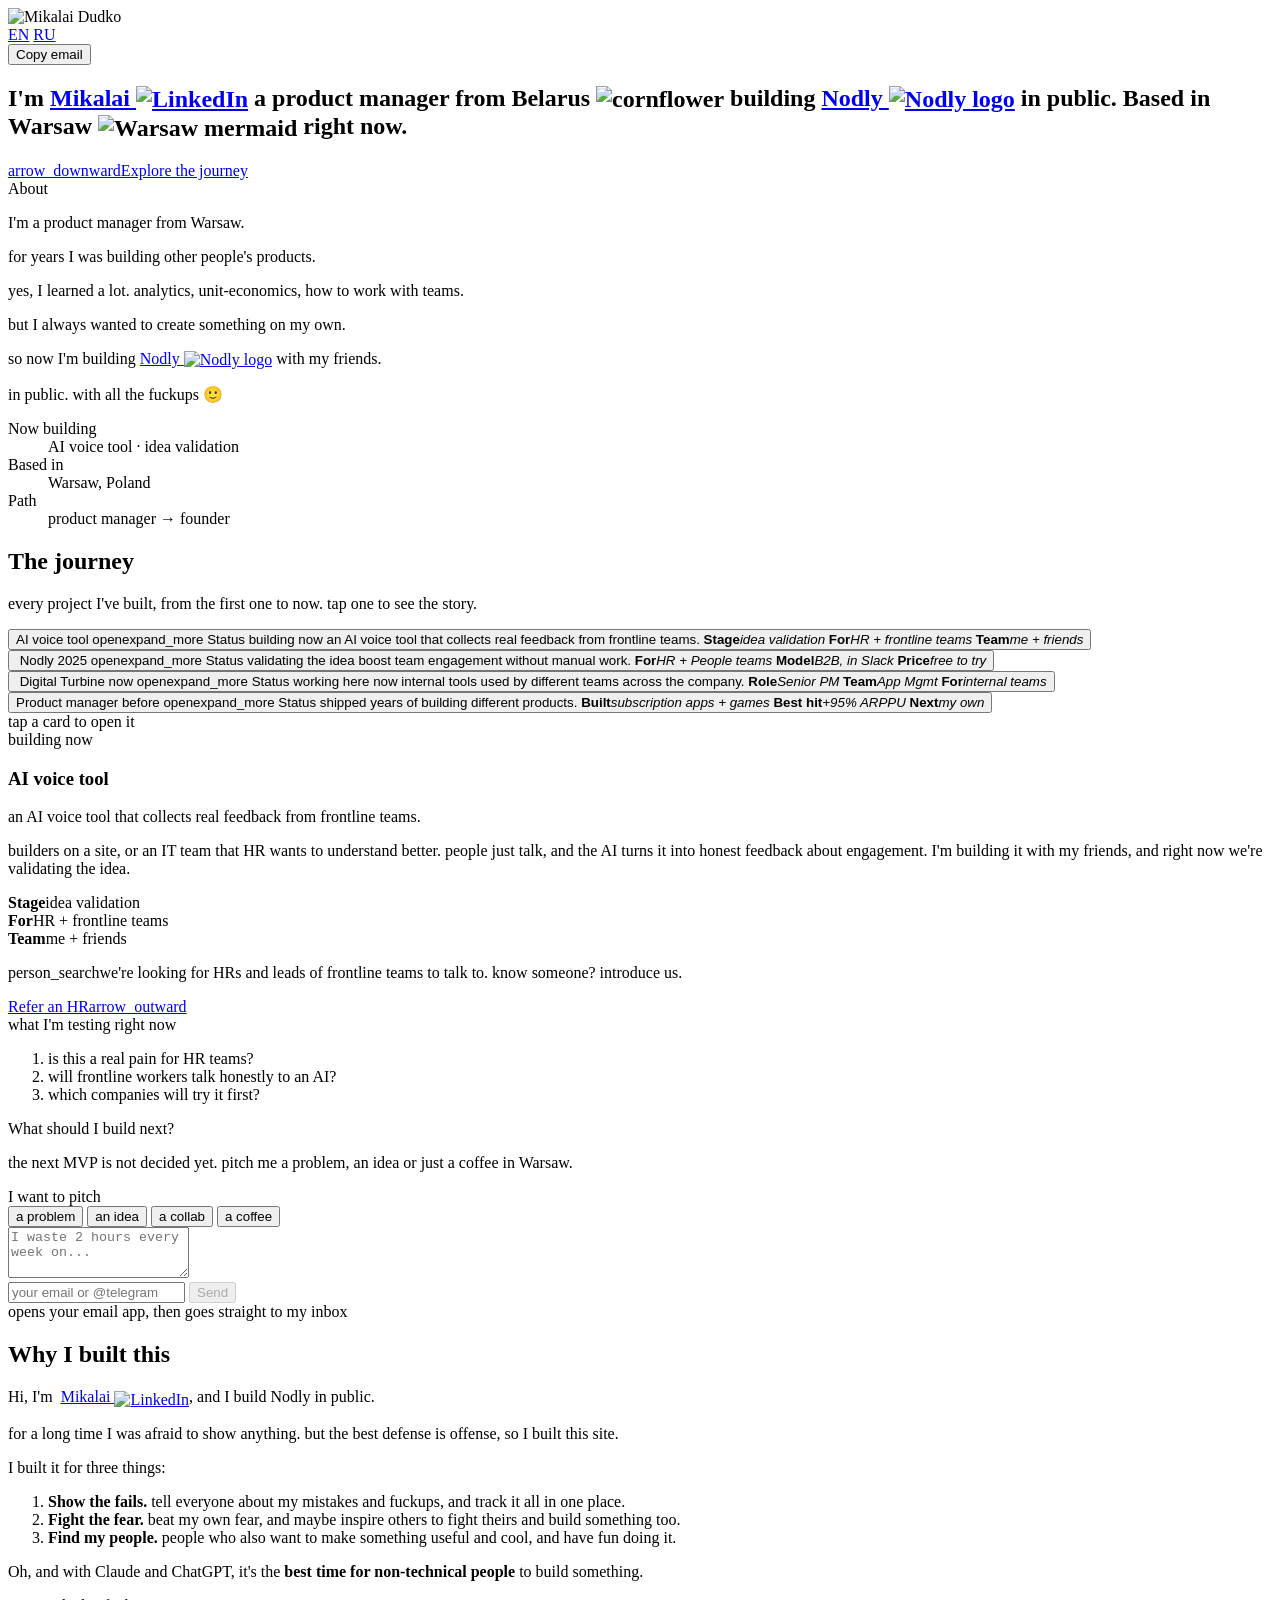
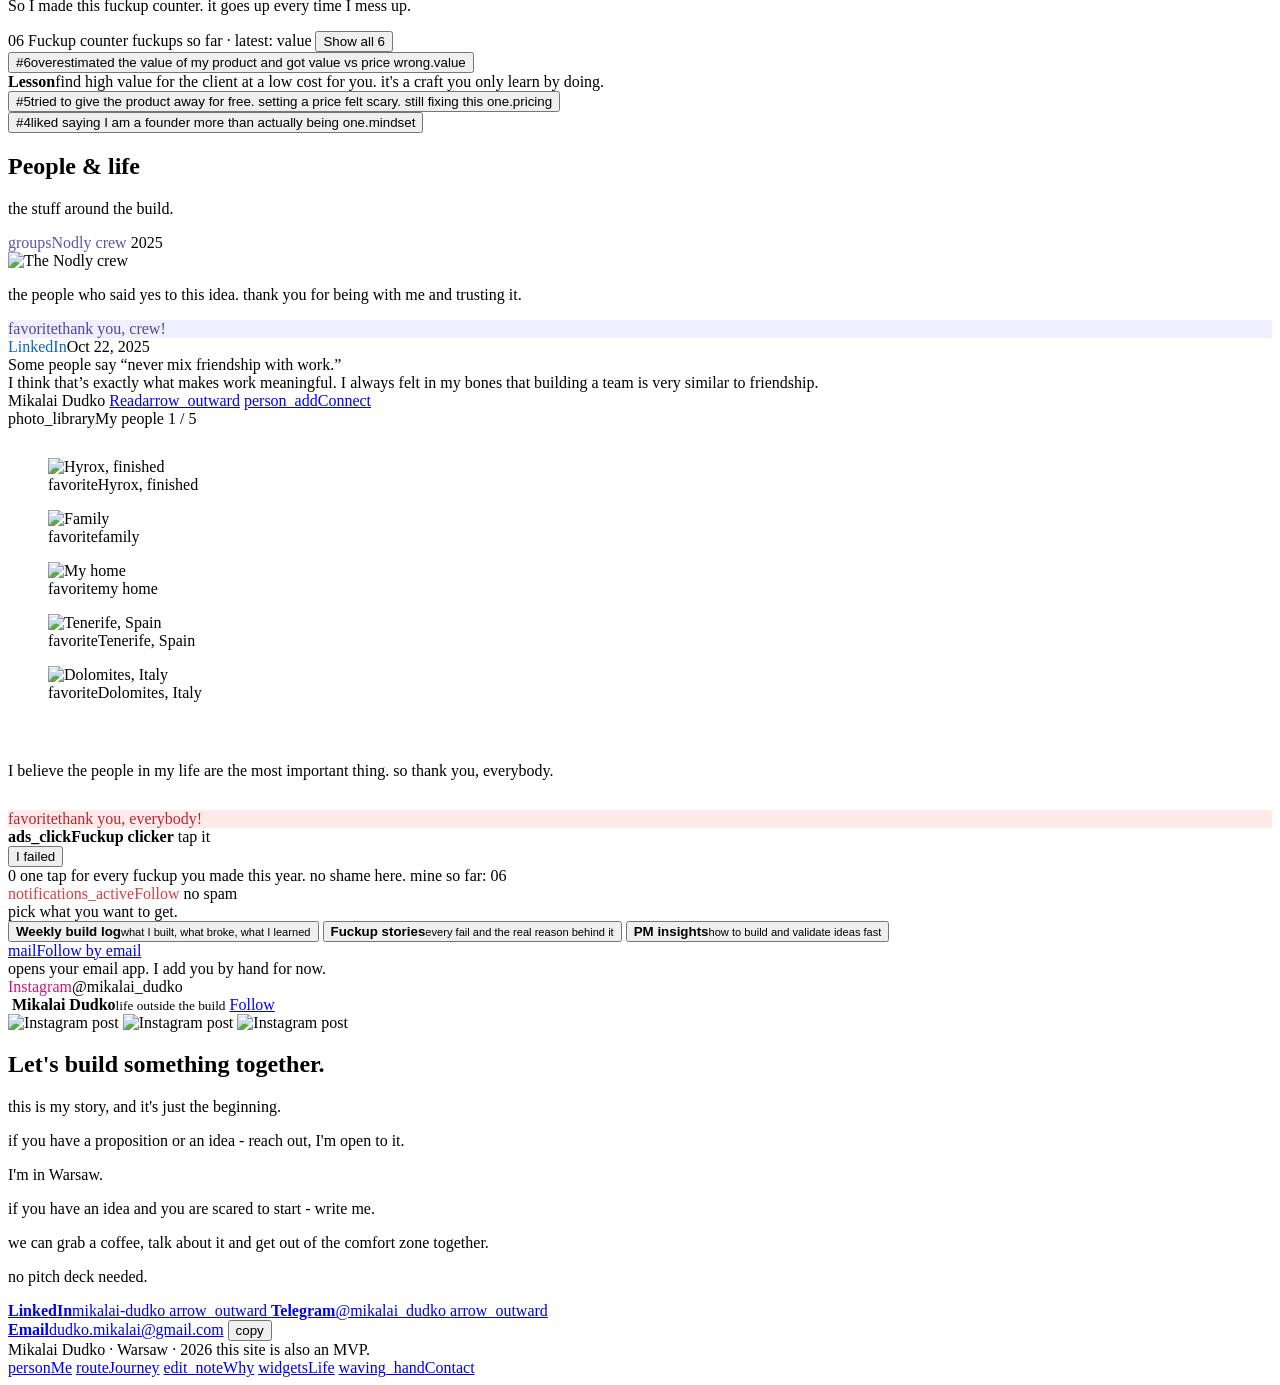
==== public/index.html @ 58b07e6f "Track visits and clicks with Umami Cookieless Umami Cloud on both pages, limited to dudko.me and www" ====
<!doctype html>
<html lang="en">
<head>
<meta charset="utf-8">
<meta name="viewport" content="width=device-width,initial-scale=1">
<title>Mikalai Dudko - building Nodly in public</title>
<meta name="description" content="Mikalai Dudko, product manager turned founder from Warsaw. Building Nodly in public: every version, every pivot and a public fuckup log.">
<link rel="canonical" href="https://dudko.me/">
<link rel="alternate" hreflang="en" href="https://dudko.me/">
<link rel="alternate" hreflang="ru" href="https://dudko.me/ru/">
<link rel="alternate" hreflang="x-default" href="https://dudko.me/">
<meta property="og:type" content="website">
<meta property="og:locale" content="en_US">
<meta property="og:locale:alternate" content="ru_RU">
<meta property="og:url" content="https://dudko.me/">
<meta property="og:title" content="Mikalai Dudko - building Nodly in public">
<meta property="og:description" content="Product manager turned founder from Warsaw. Every version, every pivot and a public fuckup log.">
<meta property="og:image" content="https://dudko.me/assets/mikalai.jpg">
<meta name="twitter:card" content="summary_large_image">
<meta name="theme-color" content="#f7f7f8">
<link rel="icon" href="/assets/mikalai-face.jpg">
<link rel="preconnect" href="https://fonts.googleapis.com">
<link rel="preconnect" href="https://fonts.gstatic.com" crossorigin>
<link rel="stylesheet" href="https://fonts.googleapis.com/css2?family=IBM+Plex+Mono:wght@400;500&family=Inter:wght@400;500;600;700&display=swap">
<link rel="stylesheet" href="https://fonts.googleapis.com/css2?family=Material+Symbols+Rounded:opsz,wght,FILL,GRAD@20..48,100..700,0..1,-50..200&icon_names=ads_click,arrow_downward,arrow_outward,edit_note,expand_more,favorite,groups,mail,notifications_active,person,person_add,person_search,photo_library,route,waving_hand,widgets&display=block">
<link rel="stylesheet" href="/styles.css">
<script src="/app.js" defer></script>
<script async src="https://cloud.umami.is/script.js" data-website-id="1bc620e0-6fc7-48b4-adb7-c1d7dbf7d1a9" data-domains="dudko.me,www.dudko.me"></script>
</head>
<body>
<main>

<!-- 01 Hero + about -->
<section id="me" class="wrap hero">
  <header class="hero-top">
    <div class="hero-photo"><img src="/assets/mikalai.jpg" alt="Mikalai Dudko" width="1200" height="795"></div>
    <div class="hero-actions">
      <nav class="lang" aria-label="Language">
        <a href="/" hreflang="en" lang="en" data-track="lang-switch" data-track-to="en" aria-current="page">EN</a>
        <a href="/ru/" hreflang="ru" lang="ru" data-track="lang-switch" data-track-to="ru">RU</a>
      </nav>
      <button type="button" class="copy-top" data-track="copy-email" data-track-where="header" data-copy-email data-label="Copy email" data-done="Copied!">Copy email</button>
    </div>
  </header>

  <h1 class="hero-title">I'm <a class="li" data-track="social" data-track-to="linkedin" data-track-where="hero" href="https://www.linkedin.com/in/mikalai-dudko/" target="_blank" rel="noopener">Mikalai <img class="inline-icon" src="/assets/linkedin.svg" alt="LinkedIn" style="height:.74em;vertical-align:-.03em"></a> a product manager from Belarus <img class="inline-icon" src="/assets/cornflower.svg" alt="cornflower" style="height:.796em;vertical-align:-.058em"> building <a class="nodly" data-track="nodly-link" data-track-where="hero" href="https://nodly.app/" target="_blank" rel="noopener">Nodly <img class="inline-icon" src="/assets/nodly-logo.png" alt="Nodly logo" style="height:.74em;vertical-align:-.03em"></a> in public. Based in Warsaw <img class="inline-icon" src="/assets/mermaid.svg" alt="Warsaw mermaid" style="height:.96em;vertical-align:-.06em"> right now.</h1>

  <a class="explore" href="#journey"><span class="explore-dot"><span class="ms" aria-hidden="true">arrow_downward</span></span>Explore the journey</a>

  <div class="about">
    <div class="about-col">
      <div class="label">About</div>
      <div class="about-text">
        <p>I'm a product manager from Warsaw.</p>
        <p>for years I was building other people's products.</p>
        <p>yes, I learned a lot. analytics, unit-economics, how to work with teams.</p>
        <p>but I always wanted to create something on my own.</p>
        <p>so now I'm building <a class="nodly" data-track="nodly-link" data-track-where="about" href="https://nodly.app/" target="_blank" rel="noopener">Nodly <img class="inline-icon" src="/assets/nodly-logo.png" alt="Nodly logo" style="height:.86em;vertical-align:-.1em"></a> with my friends.</p>
        <p class="last">in public. with all the fuckups 🙂</p>
      </div>
    </div>
    <div class="facts-col">
      <dl class="facts-card">
        <div><dt class="label">Now building</dt><dd><span class="pulse" aria-hidden="true"></span><span>AI voice tool · idea validation</span></dd></div>
        <div><dt class="label">Based in</dt><dd>Warsaw, Poland</dd></div>
        <div><dt class="label">Path</dt><dd>product manager → founder</dd></div>
      </dl>
    </div>
  </div>
</section>

<!-- 02 Journey -->
<section id="journey" class="wrap journey">
  <h2 class="section-title">The journey</h2>
  <p class="section-sub">every project I've built, from the first one to now. tap one to see the story.</p>

  <div class="journey-grid">
    <div class="wallet-col">
      <div class="wallet">
        <div class="w-slot w-voice is-open" style="z-index:1">
          <button type="button" class="w-card" data-track="journey-open" data-track-card="voice" aria-controls="p-voice" aria-expanded="true">
            <span class="w-head">
              <span class="glyph"><span class="g-voice"><i></i><i></i><i></i><i></i><i></i></span></span>
              <span class="w-name">AI voice tool</span>
              <span class="w-when"></span>
              <span class="w-open"><span class="w-open-text">open</span><span class="ms" aria-hidden="true">expand_more</span></span>
            </span>
            <span class="w-status-label">Status</span>
            <span class="w-status"><span class="pulse" aria-hidden="true"></span>building now</span>
            <span class="w-line">an AI voice tool that collects real feedback from frontline teams.</span>
            <span class="w-facts">
              <span><b>Stage</b><i>idea validation</i></span>
              <span><b>For</b><i>HR + frontline teams</i></span>
              <span><b>Team</b><i>me + friends</i></span>
            </span>
          </button>
        </div>
        <div class="w-slot w-nodly" style="z-index:2">
          <button type="button" class="w-card" data-track="journey-open" data-track-card="nodly" aria-controls="p-nodly" aria-expanded="false">
            <span class="w-head">
              <span class="glyph"><span class="g-nodly"><img src="/assets/nodly-logo.png" alt=""></span></span>
              <span class="w-name">Nodly</span>
              <span class="w-when">2025</span>
              <span class="w-open"><span class="w-open-text">open</span><span class="ms" aria-hidden="true">expand_more</span></span>
            </span>
            <span class="w-status-label">Status</span>
            <span class="w-status"><span class="dot" aria-hidden="true"></span>validating the idea</span>
            <span class="w-line">boost team engagement without manual work.</span>
            <span class="w-facts">
              <span><b>For</b><i>HR + People teams</i></span>
              <span><b>Model</b><i>B2B, in Slack</i></span>
              <span><b>Price</b><i>free to try</i></span>
            </span>
          </button>
        </div>
        <div class="w-slot w-dt" style="z-index:3">
          <button type="button" class="w-card" data-track="journey-open" data-track-card="dt" aria-controls="p-dt" aria-expanded="false">
            <span class="w-head">
              <span class="glyph"><span class="g-dt"><img src="/assets/dt-mark.svg" alt=""></span></span>
              <span class="w-name">Digital Turbine</span>
              <span class="w-when">now</span>
              <span class="w-open"><span class="w-open-text">open</span><span class="ms" aria-hidden="true">expand_more</span></span>
            </span>
            <span class="w-status-label">Status</span>
            <span class="w-status"><span class="dot" aria-hidden="true"></span>working here now</span>
            <span class="w-line">internal tools used by different teams across the company.</span>
            <span class="w-facts">
              <span><b>Role</b><i>Senior PM</i></span>
              <span><b>Team</b><i>App Mgmt</i></span>
              <span><b>For</b><i>internal teams</i></span>
            </span>
          </button>
        </div>
        <div class="w-slot w-pm" style="z-index:4">
          <button type="button" class="w-card" data-track="journey-open" data-track-card="pm" aria-controls="p-pm" aria-expanded="false">
            <span class="w-head">
              <span class="glyph"><span class="g-pm"><i></i><i></i><i></i></span></span>
              <span class="w-name">Product manager</span>
              <span class="w-when">before</span>
              <span class="w-open"><span class="w-open-text">open</span><span class="ms" aria-hidden="true">expand_more</span></span>
            </span>
            <span class="w-status-label">Status</span>
            <span class="w-status"><span class="dot" aria-hidden="true"></span>shipped</span>
            <span class="w-line">years of building different products.</span>
            <span class="w-facts">
              <span><b>Built</b><i>subscription apps + games</i></span>
              <span><b>Best hit</b><i>+95% ARPPU</i></span>
              <span><b>Next</b><i>my own</i></span>
            </span>
          </button>
        </div>
      </div>
      <div class="tap-hint">tap a card to open it</div>
    </div>

    <div class="articles">
      <article id="p-voice" class="article">
        <div class="a-main">
          <div class="a-meta">
            <span class="a-status"><span class="pulse" aria-hidden="true"></span>building now</span>
          </div>
          <h3 class="a-name">AI voice tool</h3>
          <p class="a-line">an AI voice tool that collects real feedback from frontline teams.</p>
          <p class="a-desc">builders on a site, or an IT team that HR wants to understand better. people just talk, and the AI turns it into honest feedback about engagement. I'm building it with my friends, and right now we're validating the idea.</p>
          <div class="a-facts">
            <div><b>Stage</b><span>idea validation</span></div>
            <div><b>For</b><span>HR + frontline teams</span></div>
            <div><b>Team</b><span>me + friends</span></div>
          </div>
          <div class="a-cta cta-voice">
            <p><span class="ms fill" aria-hidden="true">person_search</span><span>we're looking for HRs and leads of frontline teams to talk to. know someone? introduce us.</span></p>
            <a class="pill" data-track="refer-hr" href="mailto:dudko.mikalai@gmail.com?subject=HR%20intro%20for%20the%20voice%20tool">Refer an HR<span class="ms" aria-hidden="true">arrow_outward</span></a>
          </div>
        </div>
        <div class="a-block ruled">
          <div class="label">what I'm testing right now</div>
          <ol class="a-points">
            <li data-n="01">is this a real pain for HR teams?</li>
            <li data-n="02">will frontline workers talk honestly to an AI?</li>
            <li data-n="03">which companies will try it first?</li>
          </ol>
        </div>
      </article>

      <article id="p-nodly" class="article" hidden>
        <div class="a-main">
          <div class="a-meta">
            <span class="a-when">2025 - now</span>
            <span class="a-status"><span class="dot" style="background:var(--violet)" aria-hidden="true"></span>validating the idea</span>
            <span class="a-tag">Team engagement</span>
          </div>
          <h3 class="a-name">Nodly</h3>
          <p class="a-line">boost team engagement without manual work.</p>
          <p class="a-desc">a Slack bot that learns what your team is into and plans real meetups around it, from pottery classes to running clubs.</p>
          <div class="a-facts">
            <div><b>For</b><span>HR + People teams</span></div>
            <div><b>Model</b><span>B2B, in Slack</span></div>
            <div><b>Price</b><span>free to try</span></div>
          </div>
          <div class="a-cta cta-nodly">
            <p><span class="ms fill" aria-hidden="true">person_search</span><span>we're looking for HRs who want to validate this idea with us and try Nodly for free in Slack.</span></p>
            <a class="pill" data-track="try-nodly" href="https://nodly.app/" target="_blank" rel="noopener">Try it free in Slack<span class="ms" aria-hidden="true">arrow_outward</span></a>
          </div>
          <div class="a-links">
            <a class="pill pill-soft" data-track="nodly-link" data-track-where="journey" href="https://nodly.app" target="_blank" rel="noopener">nodly.app<span class="ms" aria-hidden="true">arrow_outward</span></a>
          </div>
        </div>
        <div class="a-block">
          <div class="label">what teams do with Nodly</div>
          <div class="a-photos">
            <figure class="a-photo"><img src="/assets/nodly-pottery-class.jpg" alt="Pottery class" loading="lazy"><figcaption>pottery class</figcaption></figure>
            <figure class="a-photo"><img src="/assets/nodly-basketball-court.jpg" alt="Basketball" loading="lazy"><figcaption>basketball</figcaption></figure>
            <figure class="a-photo"><img src="/assets/nodly-team-interests.jpg" alt="Board games" loading="lazy"><figcaption>board games</figcaption></figure>
          </div>
        </div>
        <div class="a-block ruled">
          <div class="label">what I learned</div>
          <ol class="a-points">
            <li data-n="01">iterate fast. don't build one thing for months.</li>
            <li data-n="02">don't be afraid to step out of your comfort zone and talk to potential clients.</li>
            <li data-n="03">build the MVP with Claude within one week.</li>
            <li data-n="04">then go find someone who actually wants it.</li>
          </ol>
        </div>
      </article>

      <article id="p-dt" class="article" hidden>
        <div class="a-main">
          <div class="a-meta">
            <span class="a-status"><span class="dot" style="background:var(--dt-red)" aria-hidden="true"></span>working here now</span>
          </div>
          <h3 class="a-name">Digital Turbine</h3>
          <p class="a-line">internal tools used by different teams across the company.</p>
          <p class="a-desc">I'm on App Mgmt, the team that owns the App object across the whole company. Digital Turbine is a mobile growth platform: it helps apps get discovered on people's phones and make money from ads.</p>
          <div class="a-facts">
            <div><b>Role</b><span>Senior Product Manager</span></div>
            <div><b>Team</b><span>App Mgmt</span></div>
            <div><b>Owns</b><span>the App object, company-wide</span></div>
          </div>
          <div class="a-links">
            <a class="pill pill-soft" data-track="project-link" data-track-to="digitalturbine" href="https://www.digitalturbine.com/" target="_blank" rel="noopener">digitalturbine.com<span class="ms" aria-hidden="true">arrow_outward</span></a>
          </div>
        </div>
      </article>

      <article id="p-pm" class="article" hidden>
        <div class="a-main">
          <div class="a-meta">
            <span class="a-when">before 2025</span>
            <span class="a-status"><span class="dot" style="background:var(--green)" aria-hidden="true"></span>shipped</span>
          </div>
          <h3 class="a-name">Product manager</h3>
          <p class="a-line">years of building different products.</p>
          <p class="a-desc">subscription apps and mobile games. not perfect, but these were my first real steps as a PM: monetization, talking to users, working with teams, shipping on time.</p>
          <div class="a-facts">
            <div><b>Built</b><span>subscription apps + games</span></div>
            <div><b>Best hit</b><span>+95% ARPPU</span></div>
            <div><b>Next</b><span>my own</span></div>
          </div>
          <div class="a-links">
            <a class="pill pill-soft" data-track="project-link" data-track-to="linkedin" href="https://www.linkedin.com/in/mikalai-dudko/" target="_blank" rel="noopener">LinkedIn<span class="ms" aria-hidden="true">arrow_outward</span></a>
          </div>
        </div>
        <div class="a-block ruled" style="display:flex;flex-direction:column;gap:24px">
          <div>
            <div class="label">my best hits</div>
            <div class="a-kpis">
              <div class="a-kpi"><strong>+95%</strong><b>ARPPU</b><span>average revenue per paying user</span></div>
              <div class="a-kpi"><strong>+30%</strong><b>conversion to payment</b><span>more people went from free to paid</span></div>
            </div>
          </div>
          <div>
            <div class="label">things I shipped</div>
            <div class="a-apps">
              <a class="a-app" data-track="project-link" data-track-to="fasting-app" href="https://apps.apple.com/us/app/intermittent-fasting-and-diet/id6443584386" target="_blank" rel="noopener">
                <img src="/assets/app-fasting.png" alt="" loading="lazy">
                <span class="a-app-text"><b>Intermittent Fasting and Diet</b><small>iOS · Health &amp; Fitness · ★ 4.7 · 5.3K ratings</small><span>a fasting tracker that lives on subscriptions. this is where I learned why people pay.</span></span>
                <span class="a-app-view">View</span>
              </a>
              <a class="a-app" data-track="project-link" data-track-to="bingo-app" href="https://play.google.com/store/apps/details?id=com.severex.bingo.lottery.number&amp;hl=en" target="_blank" rel="noopener">
                <img src="/assets/app-bingo.png" alt="" loading="lazy">
                <span class="a-app-text"><b>Bingo Lotto: Win Lucky Number</b><small>Android · casual game · 1M+ downloads · ★ 4.3</small><span>a casual bingo game with a million+ downloads. my crash course in what keeps players coming back.</span></span>
                <span class="a-app-view">View</span>
              </a>
            </div>
          </div>
        </div>
      </article>
    </div>

    <div class="pitch">
      <div class="widget pitch-card">
        <div class="pitch-title">What should I build next?</div>
        <p class="pitch-sub">the next MVP is not decided yet. pitch me a problem, an idea or just a coffee in Warsaw.</p>
        <form class="pitch-form" id="pitch-form" data-contact-label="Reach me at:">
          <div class="pitch-is" id="pitch-is">I want to pitch</div>
          <div class="chips" role="group" aria-labelledby="pitch-is">
            <button type="button" class="chip" data-type="problem" data-ph="I waste 2 hours every week on..." aria-pressed="true">a problem</button>
            <button type="button" class="chip" data-type="idea" data-ph="an app that..." aria-pressed="false">an idea</button>
            <button type="button" class="chip" data-type="collab" data-ph="let's build ... together" aria-pressed="false">a collab</button>
            <button type="button" class="chip" data-type="coffee" data-ph="free on thursday after 6?" aria-pressed="false">a coffee</button>
          </div>
          <textarea class="field" id="pitch-text" rows="3" placeholder="I waste 2 hours every week on..." aria-label="Your pitch"></textarea>
          <div class="field-row">
            <input id="pitch-contact" placeholder="your email or @telegram" aria-label="Your contact">
            <button type="submit" class="send" disabled>Send</button>
          </div>
          <div class="form-note">opens your email app, then goes straight to my inbox</div>
        </form>
      </div>
    </div>
  </div>
</section>

<!-- 03 Why I built this -->
<section id="why" class="why">
  <h2>Why I built this</h2>
  <div class="why-text">
    <p>Hi, I'm <img class="why-avatar" src="/assets/mikalai-face.jpg" alt=""> <a data-track="social" data-track-to="linkedin" data-track-where="why" href="https://www.linkedin.com/in/mikalai-dudko/" target="_blank" rel="noopener"><u>Mikalai</u> <img class="inline-icon" src="/assets/linkedin.svg" alt="LinkedIn" style="height:1em;vertical-align:-.15em"></a>, and I build Nodly in public.</p>
    <p>for a long time I was <span class="mark">afraid to show anything</span>. but the best defense is offense, so I built this site.</p>
    <p>I built it for three things:</p>
    <ol>
      <li><b>Show the fails.</b> tell everyone about my mistakes and fuckups, and track it all in one place.</li>
      <li><b>Fight the fear.</b> beat my own fear, and maybe inspire others to fight theirs and build something too.</li>
      <li><b>Find my people.</b> people who also want to make something useful and cool, and have fun doing it.</li>
    </ol>
    <p>Oh, and with Claude and ChatGPT, it's the <b>best time for non-technical people</b> to build something.</p>
    <p>So I made this fuckup counter. it goes up every time I mess up.</p>
  </div>

  <div class="fails">
    <div class="fails-head">
      <span class="fails-num">06</span>
      <span class="fails-meta">
        <span class="label"><span class="pulse" aria-hidden="true"></span>Fuckup counter</span>
        <span>fuckups so far · latest: value</span>
      </span>
      <button type="button" class="fails-toggle" id="fails-toggle" aria-expanded="false" data-more="Show all 6" data-less="Show less">Show all 6</button>
    </div>
    <div class="fails-list">
      <div class="fail">
        <button type="button" class="fail-btn" aria-expanded="true" aria-controls="fl-6"><span class="fail-n">#6</span><span class="fail-what">overestimated the value of my product and got value vs price wrong.</span><span class="fail-tag">value</span></button>
        <div class="fail-lesson" id="fl-6"><b>Lesson</b><span>find high value for the client at a low cost for you. it's a craft you only learn by doing.</span></div>
      </div>
      <div class="fail">
        <button type="button" class="fail-btn" aria-expanded="false" aria-controls="fl-5"><span class="fail-n">#5</span><span class="fail-what">tried to give the product away for free. setting a price felt scary. still fixing this one.</span><span class="fail-tag">pricing</span></button>
        <div class="fail-lesson" id="fl-5" hidden><b>Lesson</b><span>set a price from day one. a trial is fine, but objections tell you the right price.</span></div>
      </div>
      <div class="fail">
        <button type="button" class="fail-btn" aria-expanded="false" aria-controls="fl-4"><span class="fail-n">#4</span><span class="fail-what">liked saying I am a founder more than actually being one.</span><span class="fail-tag">mindset</span></button>
        <div class="fail-lesson" id="fl-4" hidden><b>Lesson</b><span>the one who does wins. act in uncertainty and fear, talk later.</span></div>
      </div>
      <div class="fail" data-extra hidden>
        <button type="button" class="fail-btn" aria-expanded="false" aria-controls="fl-3"><span class="fail-n">#3</span><span class="fail-what">was afraid to sell. Nodly already worked, but I kept growing the backlog to avoid the discomfort.</span><span class="fail-tag">sales</span></button>
        <div class="fail-lesson" id="fl-3" hidden><b>Lesson</b><span>if it can be sold, even crooked, sell it now.</span></div>
      </div>
      <div class="fail" data-extra hidden>
        <button type="button" class="fail-btn" aria-expanded="false" aria-controls="fl-2"><span class="fail-n">#2</span><span class="fail-what">lost weeks on the landing page, the design and the product name.</span><span class="fail-tag">perfectionism</span></button>
        <div class="fail-lesson" id="fl-2" hidden><b>Lesson</b><span>design and the name come last. iterate fast, validate fast. be a bit more cynical.</span></div>
      </div>
      <div class="fail" data-extra hidden>
        <button type="button" class="fail-btn" aria-expanded="false" aria-controls="fl-1"><span class="fail-n">#1</span><span class="fail-what">spent ~2 years building a huge product. did 10 HR interviews and never tried to sell, not even a raw MVP.</span><span class="fail-tag">validation</span></button>
        <div class="fail-lesson" id="fl-1" hidden><b>Lesson</b><span>bring a rough MVP to the first interview and try to sell it.</span></div>
      </div>
    </div>
  </div>
</section>

<!-- 04 People & life -->
<section id="life" class="wrap life">
  <h2 class="section-title">People &amp; life</h2>
  <p class="section-sub">the stuff around the build.</p>

  <div class="life-grid">
    <div class="life-col">
      <div class="widget w-pad">
        <div class="w-top">
          <span class="w-kicker" style="color:oklch(0.5 0.13 285)"><span class="ms fill" aria-hidden="true">groups</span>Nodly crew</span>
          <span class="w-aside">2025</span>
        </div>
        <div class="crew-photo"><img src="/assets/nodly-crew.jpg" alt="The Nodly crew" loading="lazy"></div>
        <p class="w-note">the people who said yes to this idea. thank you for being with me and trusting it.</p>
        <div class="thanks" style="background:oklch(0.96 0.03 285);color:oklch(0.45 0.13 285)"><span class="ms fill" aria-hidden="true">favorite</span>thank you, crew!</div>
      </div>
      <div class="widget w-pad li-card">
        <div class="w-top"><span class="w-kicker" style="color:#0a66c2">LinkedIn</span><span class="w-aside">Oct 22, 2025</span></div>
        <div class="li-title">Some people say “never mix friendship with work.”</div>
        <div class="li-body">I think that’s exactly what makes work meaningful. I always felt in my bones that building a team is very similar to friendship.</div>
        <div class="li-foot">
          <span class="li-who"><img src="/assets/mikalai-face.jpg" alt="">Mikalai Dudko</span>
          <span class="li-actions">
            <a class="pill pill-sm li-read" data-track="social" data-track-to="linkedin-post" href="https://www.linkedin.com/feed/update/urn:li:activity:7386739001292111872/" target="_blank" rel="noopener">Read<span class="ms" aria-hidden="true">arrow_outward</span></a>
            <a class="pill pill-sm li-connect" data-track="social" data-track-to="linkedin" data-track-where="life" href="https://www.linkedin.com/in/mikalai-dudko/" target="_blank" rel="noopener"><span class="ms fill" aria-hidden="true">person_add</span>Connect</a>
          </span>
        </div>
      </div>
    </div>

    <div class="life-col">
      <div class="widget people" style="display:flex;flex-direction:column;gap:14px">
        <div class="w-top">
          <span class="w-kicker" style="color:var(--love)"><span class="ms fill" aria-hidden="true">photo_library</span>My people</span>
          <span class="w-aside" id="photo-pos" aria-live="polite">1 / 5</span>
        </div>
        <div class="carousel" id="carousel" tabindex="0" aria-label="My people photos">
          <figure class="life-photo"><img src="/assets/life-4.jpg" alt="Hyrox, finished" loading="lazy"><figcaption><span class="ms fill" aria-hidden="true">favorite</span>Hyrox, finished</figcaption></figure>
          <figure class="life-photo"><img src="/assets/life-6.jpg" alt="Family" loading="lazy"><figcaption><span class="ms fill" aria-hidden="true">favorite</span>family</figcaption></figure>
          <figure class="life-photo"><img src="/assets/life-1.jpg" alt="My home" loading="lazy"><figcaption><span class="ms fill" aria-hidden="true">favorite</span>my home</figcaption></figure>
          <figure class="life-photo"><img src="/assets/life-2.jpg" alt="Tenerife, Spain" loading="lazy"><figcaption><span class="ms fill" aria-hidden="true">favorite</span>Tenerife, Spain</figcaption></figure>
          <figure class="life-photo"><img src="/assets/life-3.jpg" alt="Dolomites, Italy" loading="lazy"><figcaption><span class="ms fill" aria-hidden="true">favorite</span>Dolomites, Italy</figcaption></figure>
        </div>
        <div class="dots" id="photo-dots" aria-hidden="true"><span class="on"></span><span></span><span></span><span></span><span></span></div>
        <p class="w-note">I believe the people in my life are the most important thing. so thank you, everybody.</p>
        <div class="thanks" style="background:oklch(0.96 0.03 20);color:oklch(0.5 0.17 20)"><span class="ms fill" aria-hidden="true">favorite</span>thank you, everybody!</div>
      </div>
      <div class="widget w-pad clicker">
        <div class="w-top">
          <span class="w-kicker" style="font-weight:700"><span class="ms fill" aria-hidden="true">ads_click</span>Fuckup clicker</span>
          <span class="w-sub">tap it</span>
        </div>
        <div class="clk-body">
          <button type="button" class="clk-btn" id="clk-btn">I failed</button>
          <div class="clk-text">
            <span class="clk-count" id="clk-count" aria-live="polite">0</span>
            <span class="clk-cap">one tap for every fuckup you made this year. no shame here.</span>
            <span class="clk-mine">mine so far: 06</span>
          </div>
        </div>
      </div>
    </div>

    <div class="life-col">
      <div class="widget w-pad follow-card" id="follow">
        <div class="w-top">
          <span class="w-kicker" style="color:oklch(0.6 0.2 25)"><span class="ms fill" aria-hidden="true">notifications_active</span>Follow</span>
          <span class="w-aside">no spam</span>
        </div>
        <div class="follow-title">pick what you want to get.</div>
        <div class="switches">
          <button type="button" class="switch" data-id="log" role="switch" aria-checked="true" data-topic="Weekly build log"><span class="switch-text"><b>Weekly build log</b><small>what I built, what broke, what I learned</small></span><span class="track"></span></button>
          <button type="button" class="switch" data-id="fails" role="switch" aria-checked="true" data-topic="Fuckup stories"><span class="switch-text"><b>Fuckup stories</b><small>every fail and the real reason behind it</small></span><span class="track"></span></button>
          <button type="button" class="switch" data-id="pm" role="switch" aria-checked="false" data-topic="PM insights"><span class="switch-text"><b>PM insights</b><small>how to build and validate ideas fast</small></span><span class="track"></span></button>
        </div>
        <a class="pill pill-dark follow-btn" id="follow-btn" href="mailto:dudko.mikalai@gmail.com" data-subject="Follow: {topics}" data-body="Hi Mikalai, please add me to: {topics}."><span class="ms" aria-hidden="true">mail</span>Follow by email</a>
        <div class="form-note">opens your email app. I add you by hand for now.</div>
      </div>
      <div class="widget w-pad ig">
        <div class="w-top"><span class="w-kicker" style="color:oklch(0.56 0.22 355)">Instagram</span><span class="w-aside">@mikalai_dudko</span></div>
        <div class="ig-who">
          <span class="ig-ring"><img src="/assets/mikalai-face.jpg" alt=""></span>
          <span class="ig-name"><b>Mikalai Dudko</b><small>life outside the build</small></span>
          <a class="ig-follow" data-track="social" data-track-to="instagram" href="https://www.instagram.com/mikalai_dudko/" target="_blank" rel="noopener">Follow</a>
        </div>
        <div class="ig-grid">
          <img src="/assets/ig-1.jpg" alt="Instagram post" loading="lazy">
          <img src="/assets/ig-2.jpg" alt="Instagram post" loading="lazy">
          <img src="/assets/ig-3.jpg" alt="Instagram post" loading="lazy">
        </div>
      </div>
    </div>
  </div>
</section>

<!-- 05 Contact -->
<section id="contact" class="wrap contact">
  <h2>Let's build <span>something</span> together.</h2>
  <div class="contact-grid">
    <div class="contact-text">
      <p class="strong">this is my story, and it's just the beginning.</p>
      <p>if you have a proposition or an idea - reach out, I'm open to it.</p>
      <p>I'm in Warsaw.</p>
      <p>if you have an idea and you are scared to start - write me.</p>
      <p>we can grab a coffee, talk about it and get out of the comfort zone together.</p>
      <p class="strong">no pitch deck needed.</p>
    </div>
    <div class="contact-links">
      <a class="c-row" data-track="contact" data-track-via="linkedin" href="https://www.linkedin.com/in/mikalai-dudko/" target="_blank" rel="noopener">
        <span class="c-text"><b>LinkedIn</b><span>mikalai-dudko</span></span>
        <span class="ms" aria-hidden="true">arrow_outward</span>
      </a>
      <a class="c-row" data-track="contact" data-track-via="telegram" href="https://t.me/mikalai_dudko" target="_blank" rel="noopener">
        <span class="c-text"><b>Telegram</b><span>@mikalai_dudko</span></span>
        <span class="ms" aria-hidden="true">arrow_outward</span>
      </a>
      <div class="c-row">
        <a class="c-text" data-track="contact" data-track-via="email" href="mailto:dudko.mikalai@gmail.com"><b>Email</b><span>dudko.mikalai@gmail.com</span></a>
        <button type="button" class="c-copy" data-track="copy-email" data-track-where="contact" data-copy-email data-label="copy" data-done="copied">copy</button>
      </div>
    </div>
  </div>
  <footer class="footer">
    <span>Mikalai Dudko · Warsaw · 2026</span>
    <span>this site is also an MVP.</span>
  </footer>
</section>
</main>

<nav class="dock" aria-label="Site">
  <a href="#me" aria-current="true"><span class="ms" aria-hidden="true">person</span><span>Me</span></a>
  <a href="#journey" class="live"><span class="ms" aria-hidden="true">route</span><span>Journey</span></a>
  <a href="#why"><span class="ms" aria-hidden="true">edit_note</span><span>Why</span></a>
  <a href="#life"><span class="ms" aria-hidden="true">widgets</span><span>Life</span></a>
  <a href="#contact"><span class="ms" aria-hidden="true">waving_hand</span><span>Contact</span></a>
</nav>
</body>
</html>
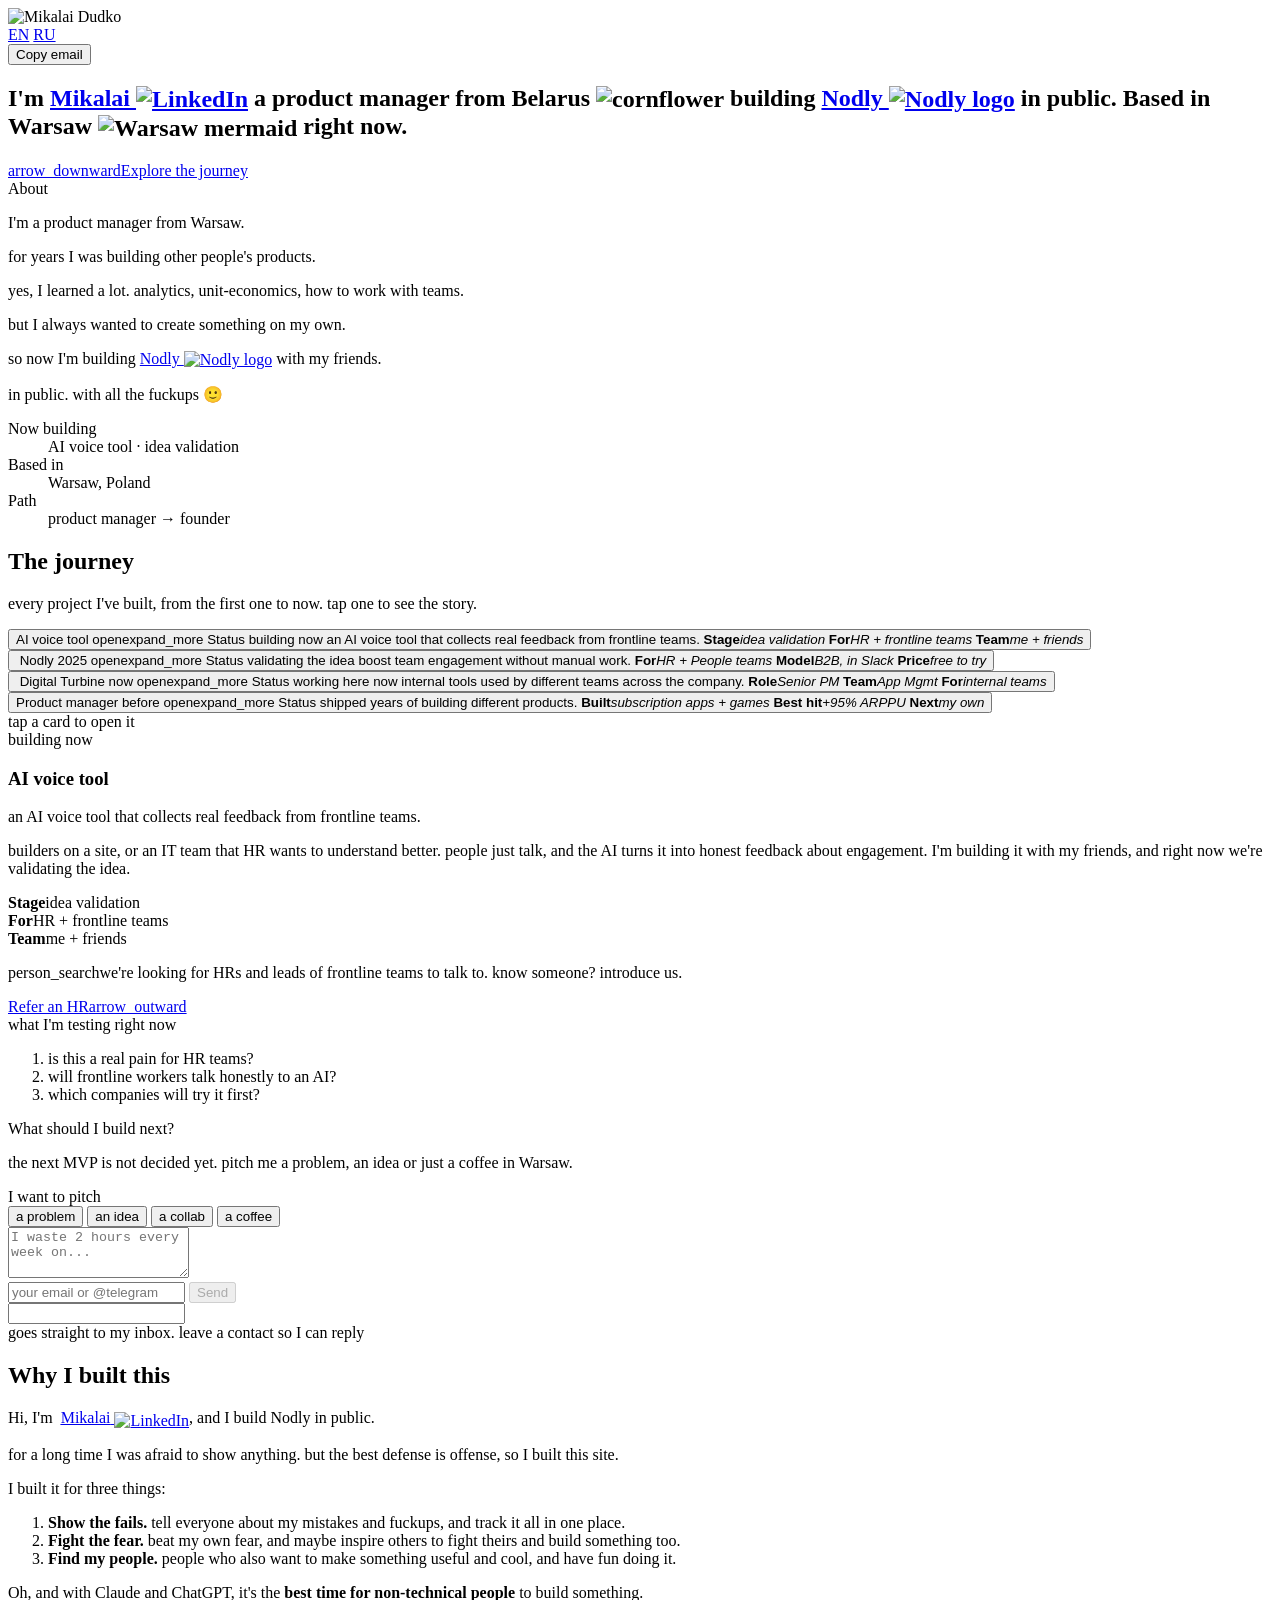
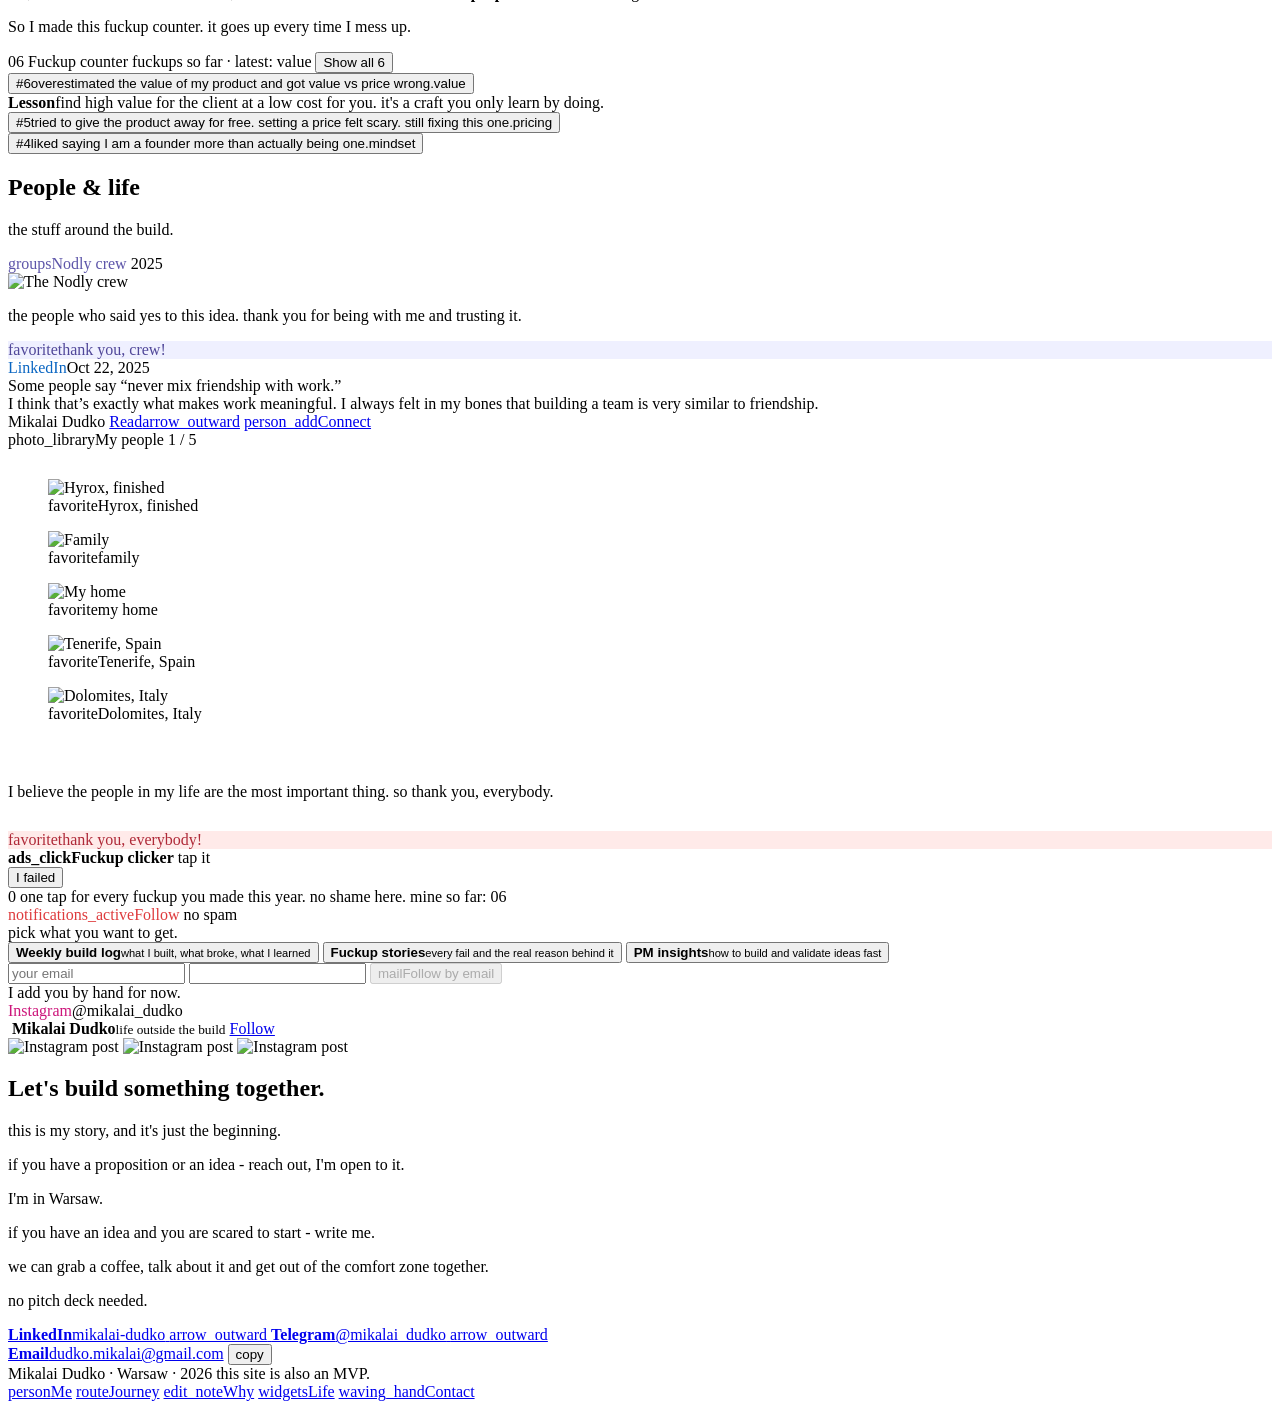
==== commit cc23aef3: "Send pitch and follow forms straight to the inbox Both forms used to hand off to the visitor's own e" ====
--- a/public/index.html
+++ b/public/index.html
@@ -26,6 +26,8 @@
 <link rel="stylesheet" href="/styles.css">
 <script src="/app.js" defer></script>
 <script async src="https://cloud.umami.is/script.js" data-website-id="1bc620e0-6fc7-48b4-adb7-c1d7dbf7d1a9" data-domains="dudko.me,www.dudko.me"></script>
+<script>window.datafast = window.datafast || function () { window.datafast.q = window.datafast.q || []; window.datafast.q.push(arguments); };</script>
+<script defer src="https://datafa.st/js/script.cookieless.js" data-website-id="dfid_YxeJi2J76zVnLRLivOvQc" data-domain="dudko.me"></script>
 </head>
 <body>
 <main>
@@ -302,11 +304,24 @@
           </div>
           <textarea class="field" id="pitch-text" rows="3" placeholder="I waste 2 hours every week on..." aria-label="Your pitch"></textarea>
           <div class="field-row">
-            <input id="pitch-contact" placeholder="your email or @telegram" aria-label="Your contact">
+            <input id="pitch-contact" placeholder="your email or @telegram" aria-label="Your contact" autocomplete="email">
             <button type="submit" class="send" disabled>Send</button>
           </div>
-          <div class="form-note">opens your email app, then goes straight to my inbox</div>
+          <input class="hp" name="website" tabindex="-1" autocomplete="off" aria-hidden="true">
+          <div class="form-note" id="pitch-note">goes straight to my inbox. leave a contact so I can reply</div>
+          <div class="pitch-fallback" id="pitch-fallback" hidden>
+            <div class="form-note">couldn't send it from here. send it to dudko.mikalai@gmail.com yourself:</div>
+            <div class="pitch-alt">
+              <a class="pill pill-soft pill-sm" id="pitch-mailto" href="mailto:dudko.mikalai@gmail.com" data-track="pitch-fallback" data-track-via="mailto">Email app</a>
+              <a class="pill pill-soft pill-sm" id="pitch-gmail" href="https://mail.google.com/" target="_blank" rel="noopener" data-track="pitch-fallback" data-track-via="gmail">Gmail<span class="ms" aria-hidden="true">arrow_outward</span></a>
+              <button type="button" class="pill pill-soft pill-sm" id="pitch-copy" data-track="pitch-fallback" data-track-via="copy" data-label="Copy text" data-done="Copied!">Copy text</button>
+            </div>
+          </div>
         </form>
+        <div class="pitch-done" id="pitch-done" hidden>
+          <div class="form-done">Sent! it's in my inbox now.</div>
+          <button type="button" class="pill pill-soft pill-sm" id="pitch-again">Send another</button>
+        </div>
       </div>
     </div>
   </div>
@@ -441,8 +456,14 @@
           <button type="button" class="switch" data-id="fails" role="switch" aria-checked="true" data-topic="Fuckup stories"><span class="switch-text"><b>Fuckup stories</b><small>every fail and the real reason behind it</small></span><span class="track"></span></button>
           <button type="button" class="switch" data-id="pm" role="switch" aria-checked="false" data-topic="PM insights"><span class="switch-text"><b>PM insights</b><small>how to build and validate ideas fast</small></span><span class="track"></span></button>
         </div>
-        <a class="pill pill-dark follow-btn" id="follow-btn" href="mailto:dudko.mikalai@gmail.com" data-subject="Follow: {topics}" data-body="Hi Mikalai, please add me to: {topics}."><span class="ms" aria-hidden="true">mail</span>Follow by email</a>
-        <div class="form-note">opens your email app. I add you by hand for now.</div>
+        <form class="follow-form" id="follow-form" data-subject="Follow: {topics}" data-body="Hi Mikalai, please add me to: {topics}.">
+          <input class="field" id="follow-email" type="email" placeholder="your email" aria-label="Your email" autocomplete="email">
+          <input class="hp" name="website" tabindex="-1" autocomplete="off" aria-hidden="true">
+          <button type="submit" class="pill pill-dark follow-btn" disabled><span class="ms" aria-hidden="true">mail</span>Follow by email</button>
+          <div class="form-note">I add you by hand for now.</div>
+          <div class="form-note" id="follow-fail" hidden>couldn't sign you up from here. email me at <a id="follow-mailto" href="mailto:dudko.mikalai@gmail.com">dudko.mikalai@gmail.com</a></div>
+        </form>
+        <div class="form-done" id="follow-done" hidden>Done, you're on the list.</div>
       </div>
       <div class="widget w-pad ig">
         <div class="w-top"><span class="w-kicker" style="color:oklch(0.56 0.22 355)">Instagram</span><span class="w-aside">@mikalai_dudko</span></div>
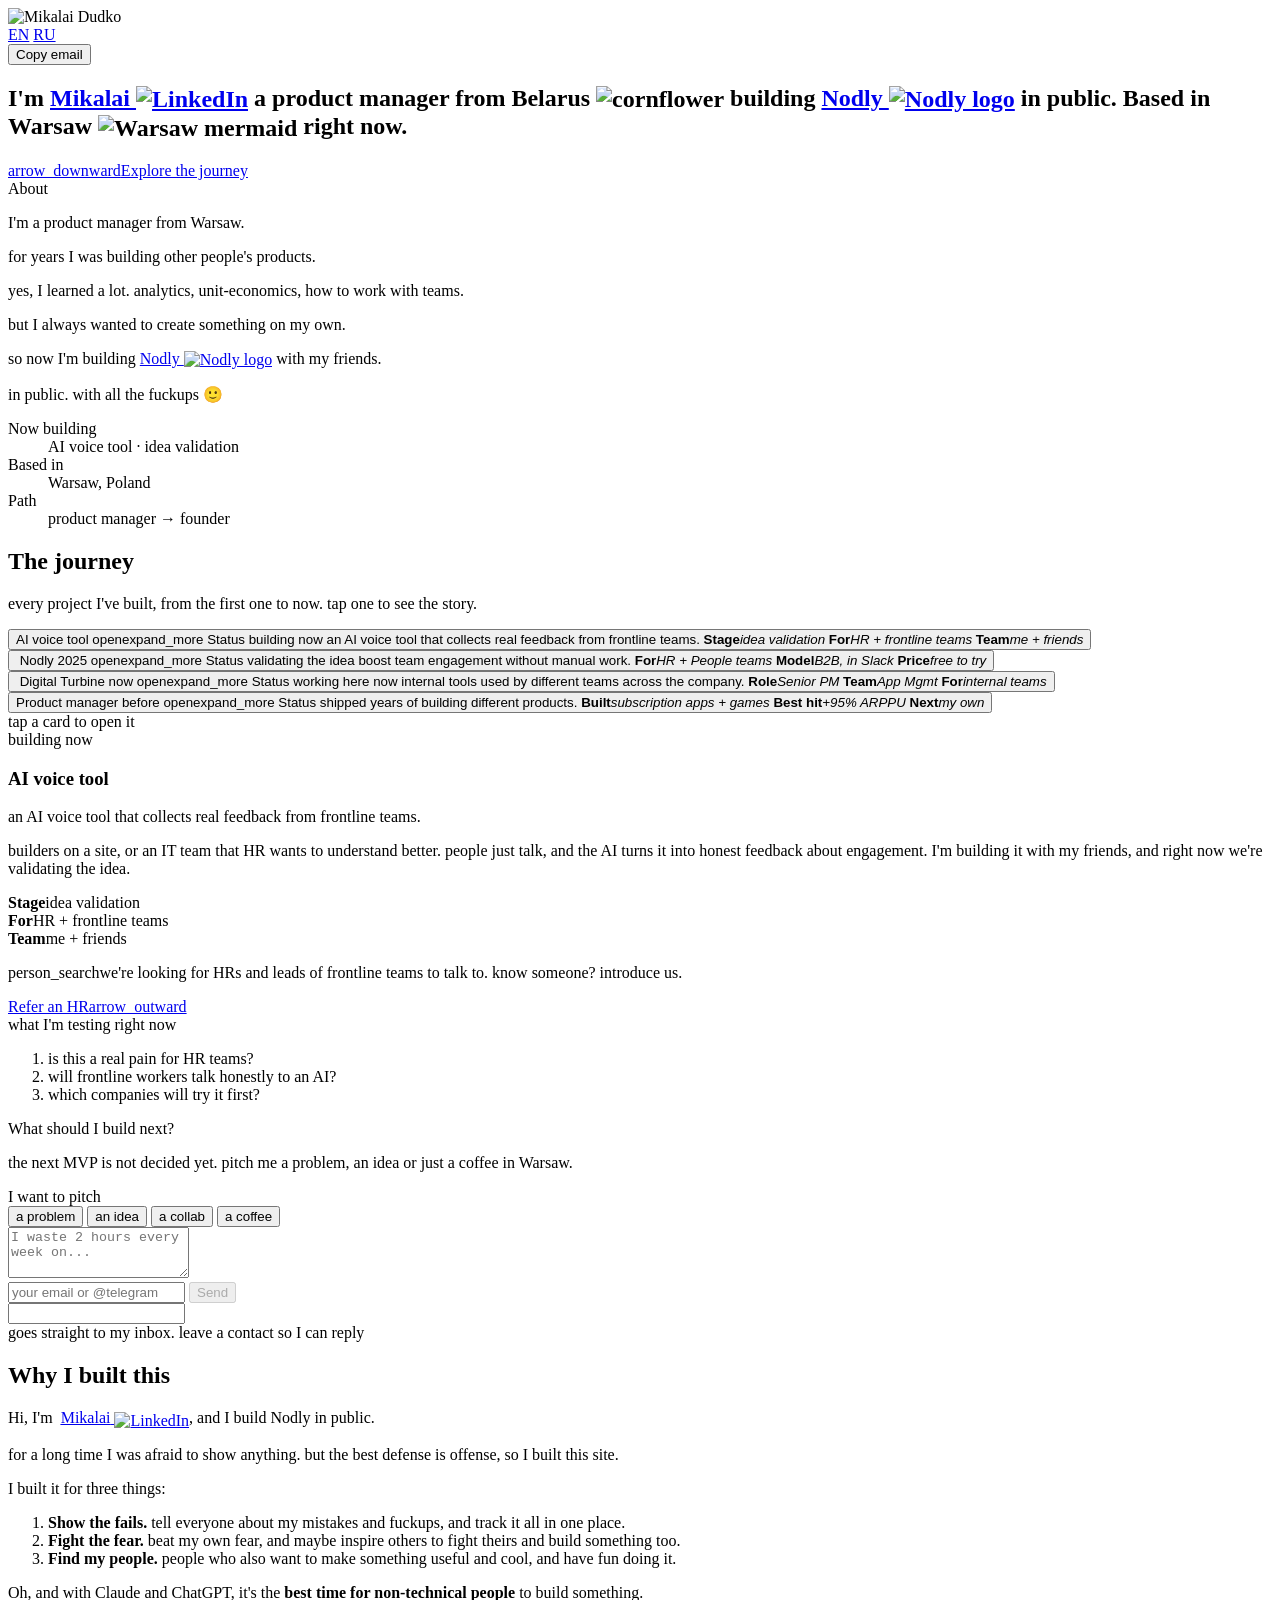
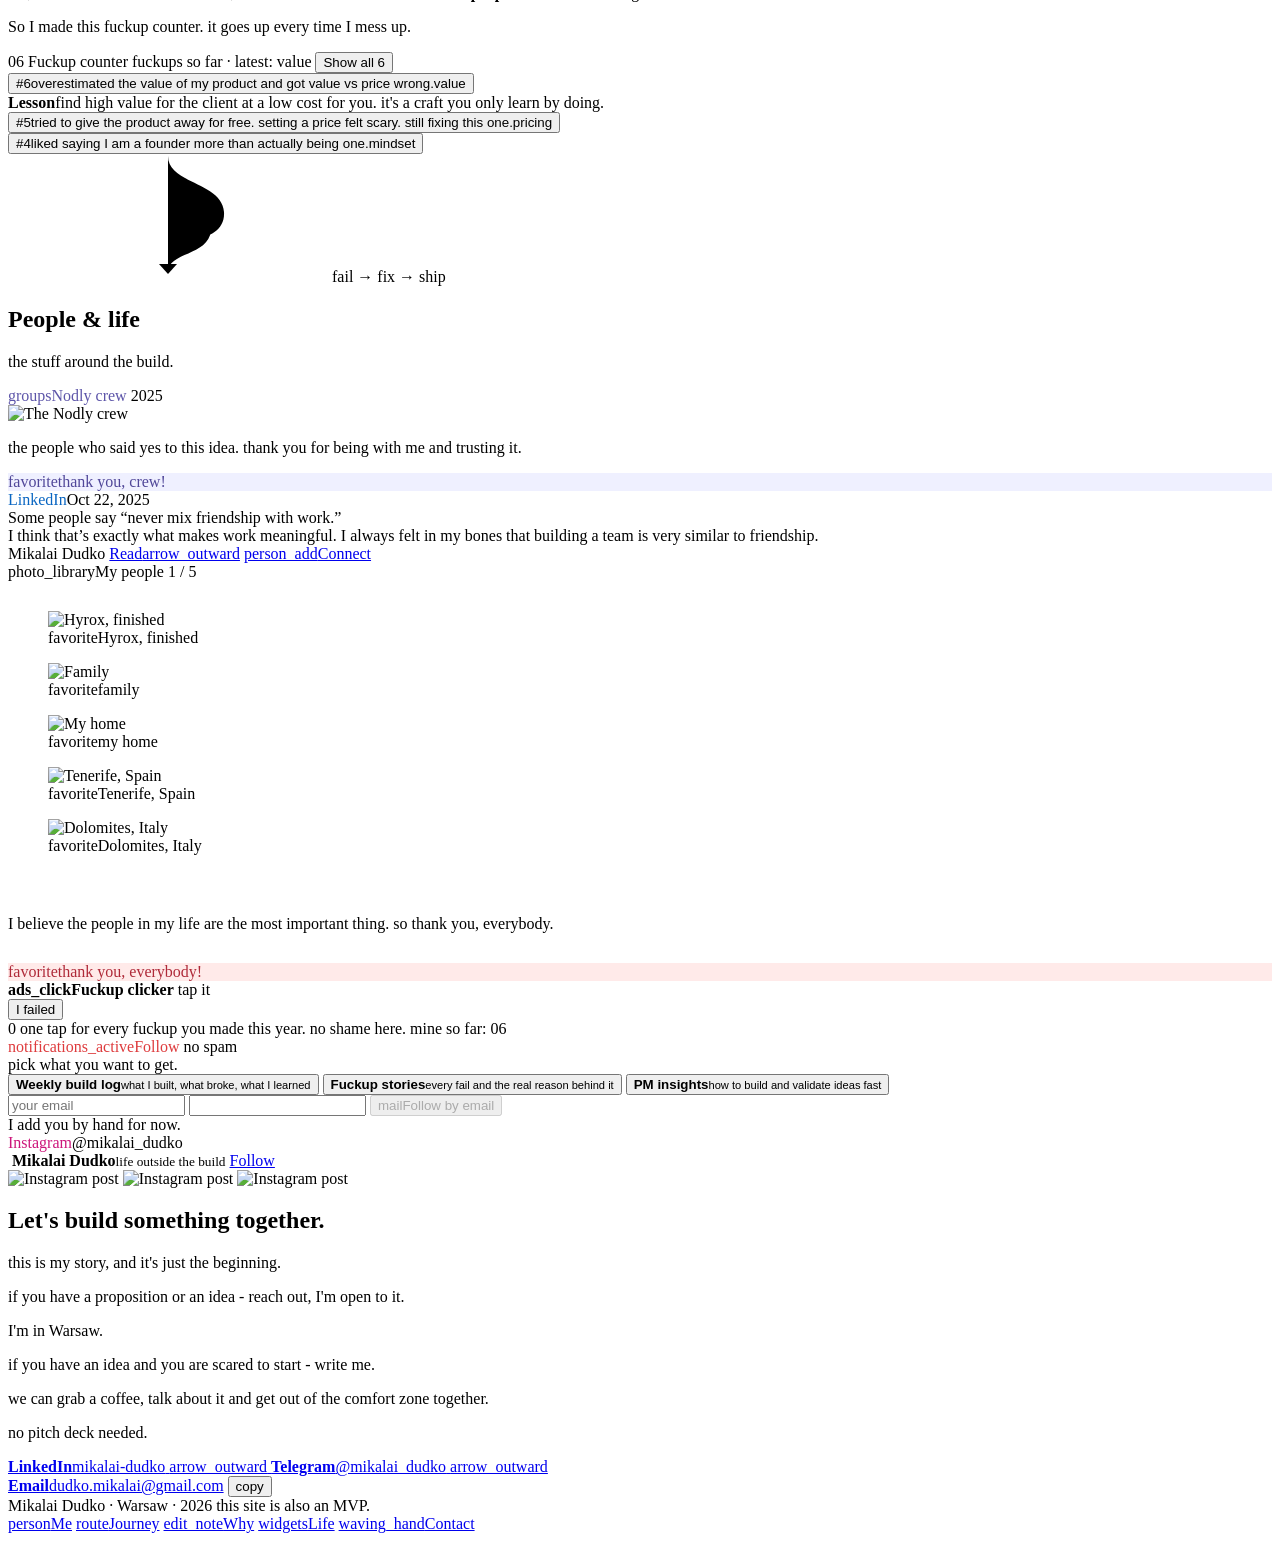
==== commit 1b0969c5: "Give Shipping its own full-width row, bridged to the fuckup counter The Shipping widget moves out of" ====
--- a/public/index.html
+++ b/public/index.html
@@ -22,7 +22,7 @@
 <link rel="preconnect" href="https://fonts.googleapis.com">
 <link rel="preconnect" href="https://fonts.gstatic.com" crossorigin>
 <link rel="stylesheet" href="https://fonts.googleapis.com/css2?family=IBM+Plex+Mono:wght@400;500&family=Inter:wght@400;500;600;700&display=swap">
-<link rel="stylesheet" href="https://fonts.googleapis.com/css2?family=Material+Symbols+Rounded:opsz,wght,FILL,GRAD@20..48,100..700,0..1,-50..200&icon_names=ads_click,arrow_downward,arrow_outward,edit_note,expand_more,favorite,groups,mail,notifications_active,person,person_add,person_search,photo_library,route,waving_hand,widgets&display=block">
+<link rel="stylesheet" href="https://fonts.googleapis.com/css2?family=Material+Symbols+Rounded:opsz,wght,FILL,GRAD@20..48,100..700,0..1,-50..200&icon_names=ads_click,arrow_downward,arrow_outward,bolt,edit_note,expand_more,favorite,groups,mail,notifications_active,person,person_add,person_search,photo_library,route,waving_hand,widgets&display=block">
 <link rel="stylesheet" href="/styles.css">
 <script src="/app.js" defer></script>
 <script async src="https://cloud.umami.is/script.js" data-website-id="1bc620e0-6fc7-48b4-adb7-c1d7dbf7d1a9" data-domains="dudko.me,www.dudko.me"></script>
@@ -381,6 +381,51 @@
   </div>
 </section>
 
+<!-- Shipping: full width under the fuckup counter, joined to it by the fail → fix → ship bridge -->
+<div class="wrap ship-wrap">
+  <div class="bridge" aria-hidden="true">
+    <svg class="bridge-svg" viewBox="0 0 320 128" width="320" height="128">
+      <defs><linearGradient id="bridge-grad" x1="0" y1="0" x2="0" y2="128" gradientUnits="userSpaceOnUse"><stop offset="0" class="bridge-red"/><stop offset=".55" class="bridge-yellow"/><stop offset="1" class="bridge-green"/></linearGradient></defs>
+      <path class="bridge-line" d="M160 2 C160 30 214 28 216 58 C218 88 170 92 165 70 C160 48 206 46 203 77 C200 102 160 98 160 118"/>
+      <path class="bridge-head" d="M151 110 L160 120 L169 110"/>
+    </svg>
+    <span class="bridge-dot"></span>
+    <span class="bridge-note">fail → fix → ship</span>
+  </div>
+  <div class="widget ship" id="shipping" hidden
+       data-caption='{"one":"{n} contribution · last 4 months","other":"{n} contributions · last 4 months"}'
+       data-day='{"one":"{n} contribution","other":"{n} contributions"}'
+       data-none="nothing shipped" data-today="today. still building" data-ahead="still ahead"
+       data-private="GitLab work is in private projects, so only the counts are public.">
+    <div class="ship-top">
+      <span class="ship-kicker"><span class="ms fill" aria-hidden="true">bolt</span>Shipping</span>
+      <div class="seg" role="group" aria-label="Source">
+        <button type="button" class="seg-btn" data-src="all" aria-pressed="true" data-track="shipping-source" data-track-src="all">All</button>
+        <button type="button" class="seg-btn" data-src="github" aria-pressed="false" data-track="shipping-source" data-track-src="github">GitHub</button>
+        <button type="button" class="seg-btn" data-src="gitlab" aria-pressed="false" data-track="shipping-source" data-track-src="gitlab">GitLab</button>
+      </div>
+    </div>
+    <div class="ship-body">
+      <div class="ship-week">
+        <div class="ship-week-head">
+          <div class="ship-count"><span class="ship-num"><span id="ship-count">0</span><span class="ship-of">/7</span></span><span class="ship-sub">days shipped · this week</span></div>
+          <div class="ship-bars" id="ship-bars" role="group" aria-label="This week"></div>
+        </div>
+        <div class="ship-pick" id="ship-pick" aria-live="polite"></div>
+      </div>
+      <div class="ship-heat-wrap">
+        <div class="ship-sub" id="ship-caption"></div>
+        <div class="ship-heat" id="ship-heat" aria-hidden="true"></div>
+      </div>
+    </div>
+    <div class="ship-commits" id="ship-commits"></div>
+    <div class="ship-links">
+      <a class="ship-link" href="https://github.com/mikdudko" target="_blank" rel="noopener" data-track="social" data-track-to="github">GitHub<span class="ms" aria-hidden="true">arrow_outward</span></a>
+      <a class="ship-link" href="https://gitlab.com/dudko.mikalai" target="_blank" rel="noopener" data-track="social" data-track-to="gitlab">GitLab<span class="ms" aria-hidden="true">arrow_outward</span></a>
+    </div>
+  </div>
+</div>
+
 <!-- 04 People & life -->
 <section id="life" class="wrap life">
   <h2 class="section-title">People &amp; life</h2>
